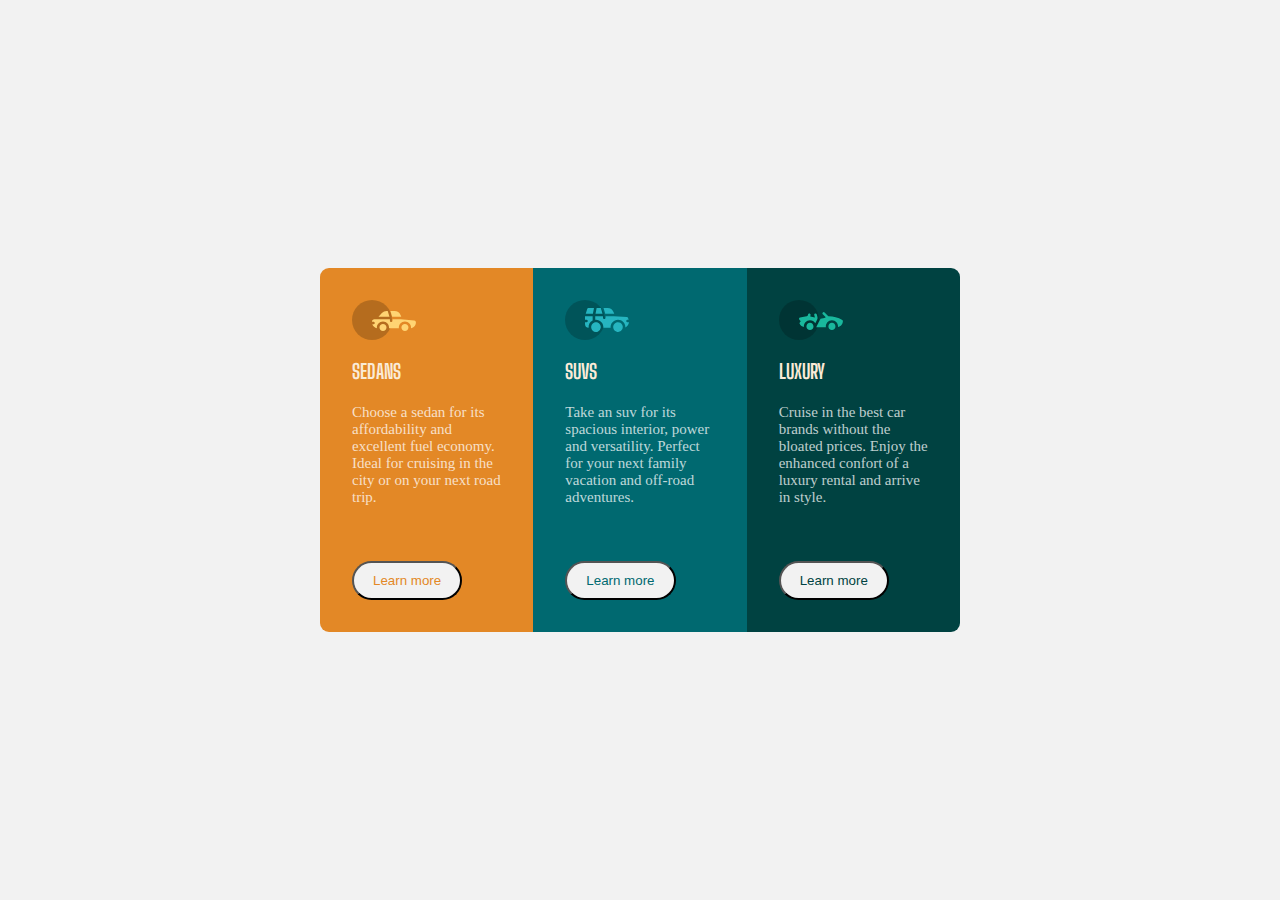
==== index.html @ 28f1b112 "first commit" ====
<!DOCTYPE html>
<html lang="en">
  <head>
    <meta charset="UTF-8" />
    <meta http-equiv="X-UA-Compatible" content="IE=edge" />
    <meta name="viewport" content="width=device-width, initial-scale=1.0" />
    <title>flexbox layout</title>
    <link rel="stylesheet" href="style.css" />
    <link rel="preconnect" href="https://fonts.googleapis.com" />
    <link rel="preconnect" href="https://fonts.gstatic.com" crossorigin />
    <link
      href="https://fonts.googleapis.com/css2?family=Big+Shoulders+Display:wght@700&family=Lexend+Deca&display=swap"
      rel="stylesheet"
    />
  </head>
  <body>
    <main>
      <div class="mi">
        <svg width="64" height="40" xmlns="http://www.w3.org/2000/svg">
          <g fill="none" fill-rule="evenodd">
            <circle fill="#000" opacity=".201" cx="20" cy="20" r="20" />
            <path
              d="M52.936 24.11c1.942 0 3.517 1.542 3.517 3.445 0 1.903-1.575 3.445-3.517 3.445s-3.516-1.542-3.516-3.445c0-1.903 1.574-3.445 3.516-3.445zm-21.957 0c1.942 0 3.517 1.542 3.517 3.445 0 1.903-1.575 3.445-3.517 3.445s-3.516-1.542-3.516-3.445c0-1.903 1.574-3.445 3.516-3.445zm6.948-4.848v1.429c0 .716.61 1.293 1.348 1.259a1.295 1.295 0 001.225-1.295v-1.393h8.256l13.483 1.313c.956.093 1.676.881 1.676 1.814 0 2.89-2.126 5.303-4.926 5.819.397-3.557-2.458-6.62-6.053-6.62-3.646 0-6.504 3.14-6.039 6.723h-9.879c.466-3.588-2.397-6.722-6.039-6.722-3.595 0-6.45 3.062-6.052 6.62-2.14-.398-3.916-1.912-4.61-3.931h1.142c.731 0 1.32-.598 1.285-1.322-.033-.678-.629-1.2-1.322-1.2H20v-.251c0-1.274 1.066-2.243 2.306-2.243h15.62zM42.59 11c2.645 0 4.99 1.556 5.972 3.963l.726 1.779H40.17L38.413 11h4.178zm-6.865 0l1.758 5.741H26.505l3.357-3.654A6.502 6.502 0 0134.644 11h1.082z"
              fill="#FFD473"
              fill-rule="nonzero"
            />
          </g>
        </svg>
        <h3>SEDANS</h3>
        <p>
          Choose a sedan for its affordability and excellent fuel economy. Ideal
          for cruising in the city or on your next road trip.
        </p>
        <button>Learn more</button>
      </div>
      <div class="ni">
        <svg width="64" height="40" xmlns="http://www.w3.org/2000/svg">
          <g fill="none" fill-rule="evenodd">
            <circle fill="#000" opacity=".201" cx="20" cy="20" r="20" />
            <path
              d="M31.002 22.358c2.917 0 5.18 2.593 4.762 5.506a4.828 4.828 0 01-2.962 3.778 4.797 4.797 0 01-5.3-1.165c-1.188-1.26-1.235-2.613-1.263-2.613-.42-2.924 1.857-5.506 4.763-5.506zm22 0c3.457 0 5.798 3.567 4.41 6.744A4.816 4.816 0 0152.3 31.94a4.826 4.826 0 01-4.06-4.077c-.42-2.915 1.846-5.506 4.762-5.506zm-15.04-6.083v1.462a1.29 1.29 0 001.352 1.29c.693-.033 1.227-.631 1.227-1.326v-1.426h8.3l13.056.716a1.29 1.29 0 011.164.917c.27.895.446 1.477.563 1.87h-1.047c-.694 0-1.291.534-1.324 1.228a1.29 1.29 0 001.288 1.352h1.445c-.164 2.225-1.57 4.193-3.6 5.05.13-4.212-3.255-7.63-7.384-7.63-4.317 0-7.762 3.718-7.358 8.086h-7.285c.43-4.655-3.503-8.531-8.131-8.046v-3.543h7.734zm-10.312 0v4.308a7.4 7.4 0 00-4.006 7.274 3.874 3.874 0 01-3.642-3.864v-1.635h1.46a1.29 1.29 0 000-2.58h-1.461v-3.213l.003-.29h7.646zm14.986-8.196c2.65 0 5 1.592 5.984 4.055l.63 1.579a5.525 5.525 0 01-.065-.004l-.026-.002-.034-.002-.022-.002a4.178 4.178 0 00-.224-.006l-.098-.001h-.039l-.136-.001h-.052l-.326-.001H40.211L38.528 8.08zm-13.632 0l-1.122 5.616h-7.144l1.47-4.71a1.29 1.29 0 011.231-.906h5.565zm6.832 0l1.683 5.615h-7.007l1.121-5.615h4.203z"
              fill="#26B5C0"
              fill-rule="nonzero"
            />
          </g>
        </svg>
        <h3>SUVS</h3>
        <p>
          Take an suv for its spacious interior, power and versatility. Perfect
          for your next family vacation and off-road adventures.
        </p>
        <button>Learn more</button>
      </div>
      <div class="oi">
        <svg width="64" height="40" xmlns="http://www.w3.org/2000/svg">
          <g fill="none" fill-rule="evenodd">
            <circle fill="#000" opacity=".201" cx="20" cy="20" r="20" />
            <path
              d="M30.98 22.835c1.941 0 3.516 1.604 3.516 3.583 0 1.978-1.575 3.582-3.517 3.582s-3.516-1.604-3.516-3.582c0-1.979 1.574-3.583 3.516-3.583zm21.956 0c1.942 0 3.517 1.604 3.517 3.583 0 1.978-1.575 3.582-3.517 3.582s-3.516-1.604-3.516-3.582c0-1.979 1.574-3.583 3.516-3.583zm-9.143-10.45a1.27 1.27 0 011.819 0l3.715 3.784c4.444-.115 9.7 1.142 13.964 3.753.387.237.624.664.624 1.124 0 3.006-2.126 5.514-4.926 6.05.397-3.698-2.458-6.882-6.053-6.882-3.646 0-6.504 3.264-6.039 6.99h-9.669c.76-1.544.993-2.026 1.337-2.711l.082-.162c.421-.835 1.056-2.07 2.883-5.65 1.68-.023 3.47-.408 5.247-1.403l-2.984-3.04a1.328 1.328 0 010-1.854zm-7.68 1.064c.683-.2 1.395.202 1.592.898l.749 2.652a3.46 3.46 0 01-.247 2.51l-1.733 3.395-.216.424c-1.07-1.89-3.06-3.114-5.279-3.114-3.595 0-6.45 3.184-6.052 6.885-1.832-.347-3.414-1.537-4.278-3.276a1.331 1.331 0 01.117-1.376l.955-1.303-1.325-1.295c-.751-.735-.376-2.024.64-2.231l6.614-1.346.13-.026c.092-.019.145-.03.157-.031.314-.146 1.07-.591 1.07-1.506 0-.734.592-1.327 1.316-1.31.712.016 1.268.662 1.256 1.388a4.11 4.11 0 01-.348 1.611 22.69 22.69 0 014.7 1.146l-.7-2.473a1.314 1.314 0 01.882-1.622z"
              fill="#19B89D"
              fill-rule="nonzero"
            />
          </g>
        </svg>
        <h3>LUXURY</h3>

        <p>
          Cruise in the best car brands without the bloated prices. Enjoy the
          enhanced confort of a luxury rental and arrive in style.
        </p>
        <button>Learn more</button>
      </div>
    </main>
  </body>
</html>
---- style.css ----
* {
  margin: 0px;
  padding: 0px;
  box-sizing: border-box;
}
body {
  background-color: hsl(0, 0%, 95%);
}
main {
  margin: auto;
  width: 50%;
  display: flex;
  height: 100vh;
  justify-content: center;
  align-items: center;
}
.mi {
  background-color: hsl(31, 77%, 52%);
  padding: 2em;
  width: 100%;
  border-radius: 9px 0px 0px 9px;
}
.mi h3 {
  font-size: 20px;
  color: antiquewhite;
  font-weight: bold;
  font-family: "Big Shoulders Display", cursive;
  padding-bottom: 21px;
  padding-top: 15px;
}

.mi p {
  font-size: 15px;
  color: hsla(0, 0%, 100%, 0.75);
  padding-bottom: 55px;
}
.mi button {
  color: hsl(31, 77%, 52%);
}

.ni {
  background-color: hsl(184, 100%, 22%);
  padding: 2em;
  width: 100%;
}
.ni h3 {
  font-size: 20px;
  color: antiquewhite;
  font-weight: bold;
  font-family: "Big Shoulders Display", cursive;
  padding-bottom: 21px;
  padding-top: 15px;
}

.ni p {
  font-size: 15px;
  color: hsla(0, 0%, 100%, 0.75);
  padding-bottom: 55px;
}
.ni button {
  color: hsl(184, 100%, 22%);
}
.oi {
  background-color: hsl(179, 100%, 13%);
  padding: 2em;
  width: 100%;
  border-radius: 0px 9px 9px 0px;
}
.oi h3 {
  font-size: 20px;
  color: antiquewhite;
  font-weight: bold;
  font-family: "Big Shoulders Display", cursive;
  padding-bottom: 21px;
  padding-top: 15px;
}

.oi p {
  font-size: 15px;
  color: hsla(0, 0%, 100%, 0.75);
  padding-bottom: 55px;
}
.oi button {
  color: hsl(179, 100%, 13%);
}
button {
  padding: 10px 19px;
  border-radius: 40px;
  background-color: hsl(0, 0%, 95%);
}

button:hover {
  background-color: transparent;
  border: solid 2px white;
}
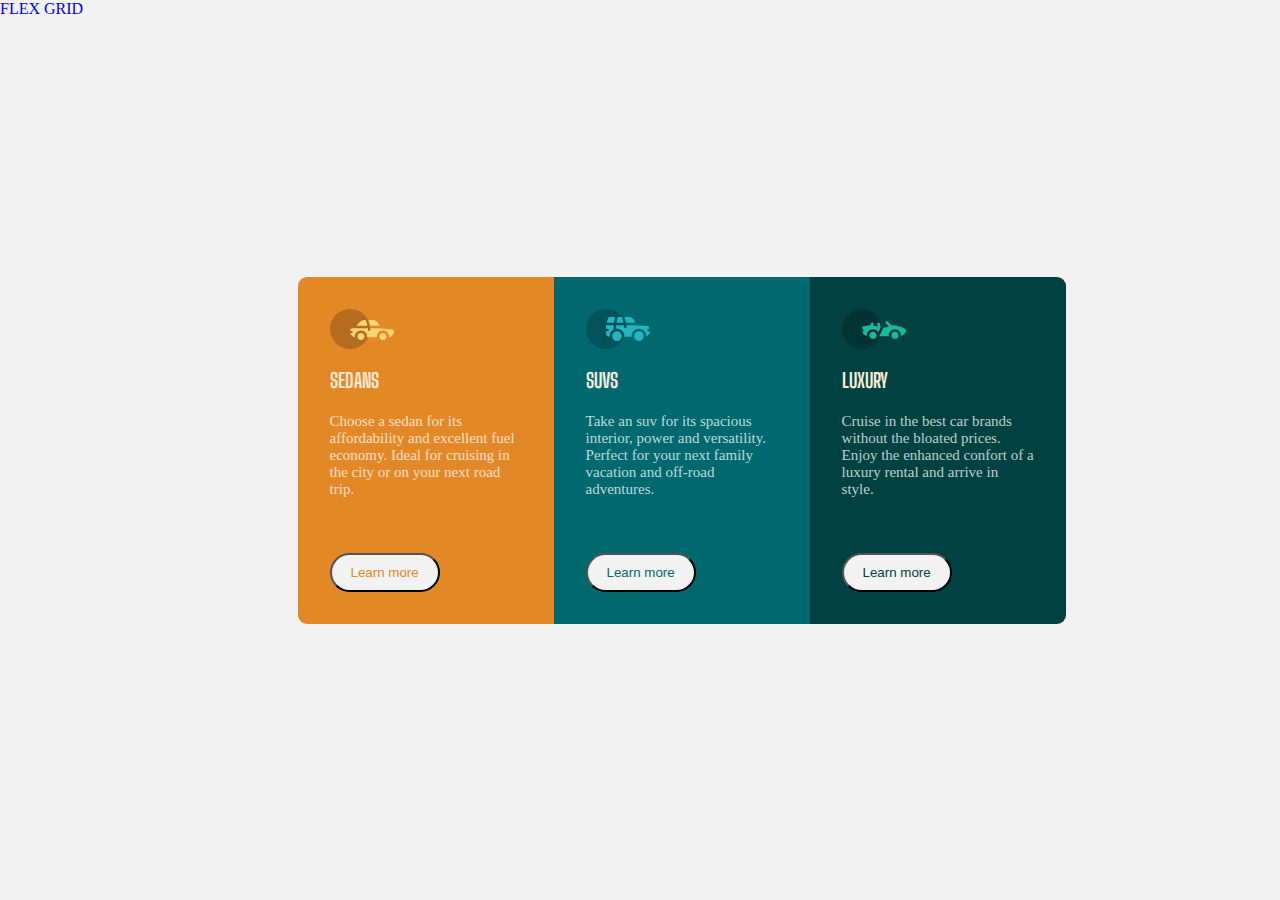
==== commit 7567032a: "second commit" ====
--- a/index.html
+++ b/index.html
@@ -14,62 +14,68 @@
     />
   </head>
   <body>
-    <main>
-      <div class="mi">
-        <svg width="64" height="40" xmlns="http://www.w3.org/2000/svg">
-          <g fill="none" fill-rule="evenodd">
-            <circle fill="#000" opacity=".201" cx="20" cy="20" r="20" />
-            <path
-              d="M52.936 24.11c1.942 0 3.517 1.542 3.517 3.445 0 1.903-1.575 3.445-3.517 3.445s-3.516-1.542-3.516-3.445c0-1.903 1.574-3.445 3.516-3.445zm-21.957 0c1.942 0 3.517 1.542 3.517 3.445 0 1.903-1.575 3.445-3.517 3.445s-3.516-1.542-3.516-3.445c0-1.903 1.574-3.445 3.516-3.445zm6.948-4.848v1.429c0 .716.61 1.293 1.348 1.259a1.295 1.295 0 001.225-1.295v-1.393h8.256l13.483 1.313c.956.093 1.676.881 1.676 1.814 0 2.89-2.126 5.303-4.926 5.819.397-3.557-2.458-6.62-6.053-6.62-3.646 0-6.504 3.14-6.039 6.723h-9.879c.466-3.588-2.397-6.722-6.039-6.722-3.595 0-6.45 3.062-6.052 6.62-2.14-.398-3.916-1.912-4.61-3.931h1.142c.731 0 1.32-.598 1.285-1.322-.033-.678-.629-1.2-1.322-1.2H20v-.251c0-1.274 1.066-2.243 2.306-2.243h15.62zM42.59 11c2.645 0 4.99 1.556 5.972 3.963l.726 1.779H40.17L38.413 11h4.178zm-6.865 0l1.758 5.741H26.505l3.357-3.654A6.502 6.502 0 0134.644 11h1.082z"
-              fill="#FFD473"
-              fill-rule="nonzero"
-            />
-          </g>
-        </svg>
-        <h3>SEDANS</h3>
-        <p>
-          Choose a sedan for its affordability and excellent fuel economy. Ideal
-          for cruising in the city or on your next road trip.
-        </p>
-        <button>Learn more</button>
-      </div>
-      <div class="ni">
-        <svg width="64" height="40" xmlns="http://www.w3.org/2000/svg">
-          <g fill="none" fill-rule="evenodd">
-            <circle fill="#000" opacity=".201" cx="20" cy="20" r="20" />
-            <path
-              d="M31.002 22.358c2.917 0 5.18 2.593 4.762 5.506a4.828 4.828 0 01-2.962 3.778 4.797 4.797 0 01-5.3-1.165c-1.188-1.26-1.235-2.613-1.263-2.613-.42-2.924 1.857-5.506 4.763-5.506zm22 0c3.457 0 5.798 3.567 4.41 6.744A4.816 4.816 0 0152.3 31.94a4.826 4.826 0 01-4.06-4.077c-.42-2.915 1.846-5.506 4.762-5.506zm-15.04-6.083v1.462a1.29 1.29 0 001.352 1.29c.693-.033 1.227-.631 1.227-1.326v-1.426h8.3l13.056.716a1.29 1.29 0 011.164.917c.27.895.446 1.477.563 1.87h-1.047c-.694 0-1.291.534-1.324 1.228a1.29 1.29 0 001.288 1.352h1.445c-.164 2.225-1.57 4.193-3.6 5.05.13-4.212-3.255-7.63-7.384-7.63-4.317 0-7.762 3.718-7.358 8.086h-7.285c.43-4.655-3.503-8.531-8.131-8.046v-3.543h7.734zm-10.312 0v4.308a7.4 7.4 0 00-4.006 7.274 3.874 3.874 0 01-3.642-3.864v-1.635h1.46a1.29 1.29 0 000-2.58h-1.461v-3.213l.003-.29h7.646zm14.986-8.196c2.65 0 5 1.592 5.984 4.055l.63 1.579a5.525 5.525 0 01-.065-.004l-.026-.002-.034-.002-.022-.002a4.178 4.178 0 00-.224-.006l-.098-.001h-.039l-.136-.001h-.052l-.326-.001H40.211L38.528 8.08zm-13.632 0l-1.122 5.616h-7.144l1.47-4.71a1.29 1.29 0 011.231-.906h5.565zm6.832 0l1.683 5.615h-7.007l1.121-5.615h4.203z"
-              fill="#26B5C0"
-              fill-rule="nonzero"
-            />
-          </g>
-        </svg>
-        <h3>SUVS</h3>
-        <p>
-          Take an suv for its spacious interior, power and versatility. Perfect
-          for your next family vacation and off-road adventures.
-        </p>
-        <button>Learn more</button>
-      </div>
-      <div class="oi">
-        <svg width="64" height="40" xmlns="http://www.w3.org/2000/svg">
-          <g fill="none" fill-rule="evenodd">
-            <circle fill="#000" opacity=".201" cx="20" cy="20" r="20" />
-            <path
-              d="M30.98 22.835c1.941 0 3.516 1.604 3.516 3.583 0 1.978-1.575 3.582-3.517 3.582s-3.516-1.604-3.516-3.582c0-1.979 1.574-3.583 3.516-3.583zm21.956 0c1.942 0 3.517 1.604 3.517 3.583 0 1.978-1.575 3.582-3.517 3.582s-3.516-1.604-3.516-3.582c0-1.979 1.574-3.583 3.516-3.583zm-9.143-10.45a1.27 1.27 0 011.819 0l3.715 3.784c4.444-.115 9.7 1.142 13.964 3.753.387.237.624.664.624 1.124 0 3.006-2.126 5.514-4.926 6.05.397-3.698-2.458-6.882-6.053-6.882-3.646 0-6.504 3.264-6.039 6.99h-9.669c.76-1.544.993-2.026 1.337-2.711l.082-.162c.421-.835 1.056-2.07 2.883-5.65 1.68-.023 3.47-.408 5.247-1.403l-2.984-3.04a1.328 1.328 0 010-1.854zm-7.68 1.064c.683-.2 1.395.202 1.592.898l.749 2.652a3.46 3.46 0 01-.247 2.51l-1.733 3.395-.216.424c-1.07-1.89-3.06-3.114-5.279-3.114-3.595 0-6.45 3.184-6.052 6.885-1.832-.347-3.414-1.537-4.278-3.276a1.331 1.331 0 01.117-1.376l.955-1.303-1.325-1.295c-.751-.735-.376-2.024.64-2.231l6.614-1.346.13-.026c.092-.019.145-.03.157-.031.314-.146 1.07-.591 1.07-1.506 0-.734.592-1.327 1.316-1.31.712.016 1.268.662 1.256 1.388a4.11 4.11 0 01-.348 1.611 22.69 22.69 0 014.7 1.146l-.7-2.473a1.314 1.314 0 01.882-1.622z"
-              fill="#19B89D"
-              fill-rule="nonzero"
-            />
-          </g>
-        </svg>
-        <h3>LUXURY</h3>
+    <div class="zone">
+      <header>
+        <a href="index.html">FLEX</a>
+        <a href="grid.html">GRID</a>
+      </header>
+      <main>
+        <div class="mi">
+          <svg width="64" height="40" xmlns="http://www.w3.org/2000/svg">
+            <g fill="none" fill-rule="evenodd">
+              <circle fill="#000" opacity=".201" cx="20" cy="20" r="20" />
+              <path
+                d="M52.936 24.11c1.942 0 3.517 1.542 3.517 3.445 0 1.903-1.575 3.445-3.517 3.445s-3.516-1.542-3.516-3.445c0-1.903 1.574-3.445 3.516-3.445zm-21.957 0c1.942 0 3.517 1.542 3.517 3.445 0 1.903-1.575 3.445-3.517 3.445s-3.516-1.542-3.516-3.445c0-1.903 1.574-3.445 3.516-3.445zm6.948-4.848v1.429c0 .716.61 1.293 1.348 1.259a1.295 1.295 0 001.225-1.295v-1.393h8.256l13.483 1.313c.956.093 1.676.881 1.676 1.814 0 2.89-2.126 5.303-4.926 5.819.397-3.557-2.458-6.62-6.053-6.62-3.646 0-6.504 3.14-6.039 6.723h-9.879c.466-3.588-2.397-6.722-6.039-6.722-3.595 0-6.45 3.062-6.052 6.62-2.14-.398-3.916-1.912-4.61-3.931h1.142c.731 0 1.32-.598 1.285-1.322-.033-.678-.629-1.2-1.322-1.2H20v-.251c0-1.274 1.066-2.243 2.306-2.243h15.62zM42.59 11c2.645 0 4.99 1.556 5.972 3.963l.726 1.779H40.17L38.413 11h4.178zm-6.865 0l1.758 5.741H26.505l3.357-3.654A6.502 6.502 0 0134.644 11h1.082z"
+                fill="#FFD473"
+                fill-rule="nonzero"
+              />
+            </g>
+          </svg>
+          <h3>SEDANS</h3>
+          <p>
+            Choose a sedan for its affordability and excellent fuel economy.
+            Ideal for cruising in the city or on your next road trip.
+          </p>
+          <button>Learn more</button>
+        </div>
+        <div class="ni">
+          <svg width="64" height="40" xmlns="http://www.w3.org/2000/svg">
+            <g fill="none" fill-rule="evenodd">
+              <circle fill="#000" opacity=".201" cx="20" cy="20" r="20" />
+              <path
+                d="M31.002 22.358c2.917 0 5.18 2.593 4.762 5.506a4.828 4.828 0 01-2.962 3.778 4.797 4.797 0 01-5.3-1.165c-1.188-1.26-1.235-2.613-1.263-2.613-.42-2.924 1.857-5.506 4.763-5.506zm22 0c3.457 0 5.798 3.567 4.41 6.744A4.816 4.816 0 0152.3 31.94a4.826 4.826 0 01-4.06-4.077c-.42-2.915 1.846-5.506 4.762-5.506zm-15.04-6.083v1.462a1.29 1.29 0 001.352 1.29c.693-.033 1.227-.631 1.227-1.326v-1.426h8.3l13.056.716a1.29 1.29 0 011.164.917c.27.895.446 1.477.563 1.87h-1.047c-.694 0-1.291.534-1.324 1.228a1.29 1.29 0 001.288 1.352h1.445c-.164 2.225-1.57 4.193-3.6 5.05.13-4.212-3.255-7.63-7.384-7.63-4.317 0-7.762 3.718-7.358 8.086h-7.285c.43-4.655-3.503-8.531-8.131-8.046v-3.543h7.734zm-10.312 0v4.308a7.4 7.4 0 00-4.006 7.274 3.874 3.874 0 01-3.642-3.864v-1.635h1.46a1.29 1.29 0 000-2.58h-1.461v-3.213l.003-.29h7.646zm14.986-8.196c2.65 0 5 1.592 5.984 4.055l.63 1.579a5.525 5.525 0 01-.065-.004l-.026-.002-.034-.002-.022-.002a4.178 4.178 0 00-.224-.006l-.098-.001h-.039l-.136-.001h-.052l-.326-.001H40.211L38.528 8.08zm-13.632 0l-1.122 5.616h-7.144l1.47-4.71a1.29 1.29 0 011.231-.906h5.565zm6.832 0l1.683 5.615h-7.007l1.121-5.615h4.203z"
+                fill="#26B5C0"
+                fill-rule="nonzero"
+              />
+            </g>
+          </svg>
+          <h3>SUVS</h3>
+          <p>
+            Take an suv for its spacious interior, power and versatility.
+            Perfect for your next family vacation and off-road adventures.
+          </p>
+          <button>Learn more</button>
+        </div>
+        <div class="oi">
+          <svg width="64" height="40" xmlns="http://www.w3.org/2000/svg">
+            <g fill="none" fill-rule="evenodd">
+              <circle fill="#000" opacity=".201" cx="20" cy="20" r="20" />
+              <path
+                d="M30.98 22.835c1.941 0 3.516 1.604 3.516 3.583 0 1.978-1.575 3.582-3.517 3.582s-3.516-1.604-3.516-3.582c0-1.979 1.574-3.583 3.516-3.583zm21.956 0c1.942 0 3.517 1.604 3.517 3.583 0 1.978-1.575 3.582-3.517 3.582s-3.516-1.604-3.516-3.582c0-1.979 1.574-3.583 3.516-3.583zm-9.143-10.45a1.27 1.27 0 011.819 0l3.715 3.784c4.444-.115 9.7 1.142 13.964 3.753.387.237.624.664.624 1.124 0 3.006-2.126 5.514-4.926 6.05.397-3.698-2.458-6.882-6.053-6.882-3.646 0-6.504 3.264-6.039 6.99h-9.669c.76-1.544.993-2.026 1.337-2.711l.082-.162c.421-.835 1.056-2.07 2.883-5.65 1.68-.023 3.47-.408 5.247-1.403l-2.984-3.04a1.328 1.328 0 010-1.854zm-7.68 1.064c.683-.2 1.395.202 1.592.898l.749 2.652a3.46 3.46 0 01-.247 2.51l-1.733 3.395-.216.424c-1.07-1.89-3.06-3.114-5.279-3.114-3.595 0-6.45 3.184-6.052 6.885-1.832-.347-3.414-1.537-4.278-3.276a1.331 1.331 0 01.117-1.376l.955-1.303-1.325-1.295c-.751-.735-.376-2.024.64-2.231l6.614-1.346.13-.026c.092-.019.145-.03.157-.031.314-.146 1.07-.591 1.07-1.506 0-.734.592-1.327 1.316-1.31.712.016 1.268.662 1.256 1.388a4.11 4.11 0 01-.348 1.611 22.69 22.69 0 014.7 1.146l-.7-2.473a1.314 1.314 0 01.882-1.622z"
+                fill="#19B89D"
+                fill-rule="nonzero"
+              />
+            </g>
+          </svg>
+          <h3>LUXURY</h3>
 
-        <p>
-          Cruise in the best car brands without the bloated prices. Enjoy the
-          enhanced confort of a luxury rental and arrive in style.
-        </p>
-        <button>Learn more</button>
-      </div>
-    </main>
+          <p>
+            Cruise in the best car brands without the bloated prices. Enjoy the
+            enhanced confort of a luxury rental and arrive in style.
+          </p>
+          <button>Learn more</button>
+        </div>
+      </main>
+    </div>
   </body>
 </html>
--- a/style.css
+++ b/style.css
@@ -6,9 +6,15 @@
 body {
   background-color: hsl(0, 0%, 95%);
 }
+.zone {
+  display: flex;
+}
+a {
+  text-decoration: none;
+}
 main {
   margin: auto;
-  width: 50%;
+  width: 60%;
   display: flex;
   height: 100vh;
   justify-content: center;
